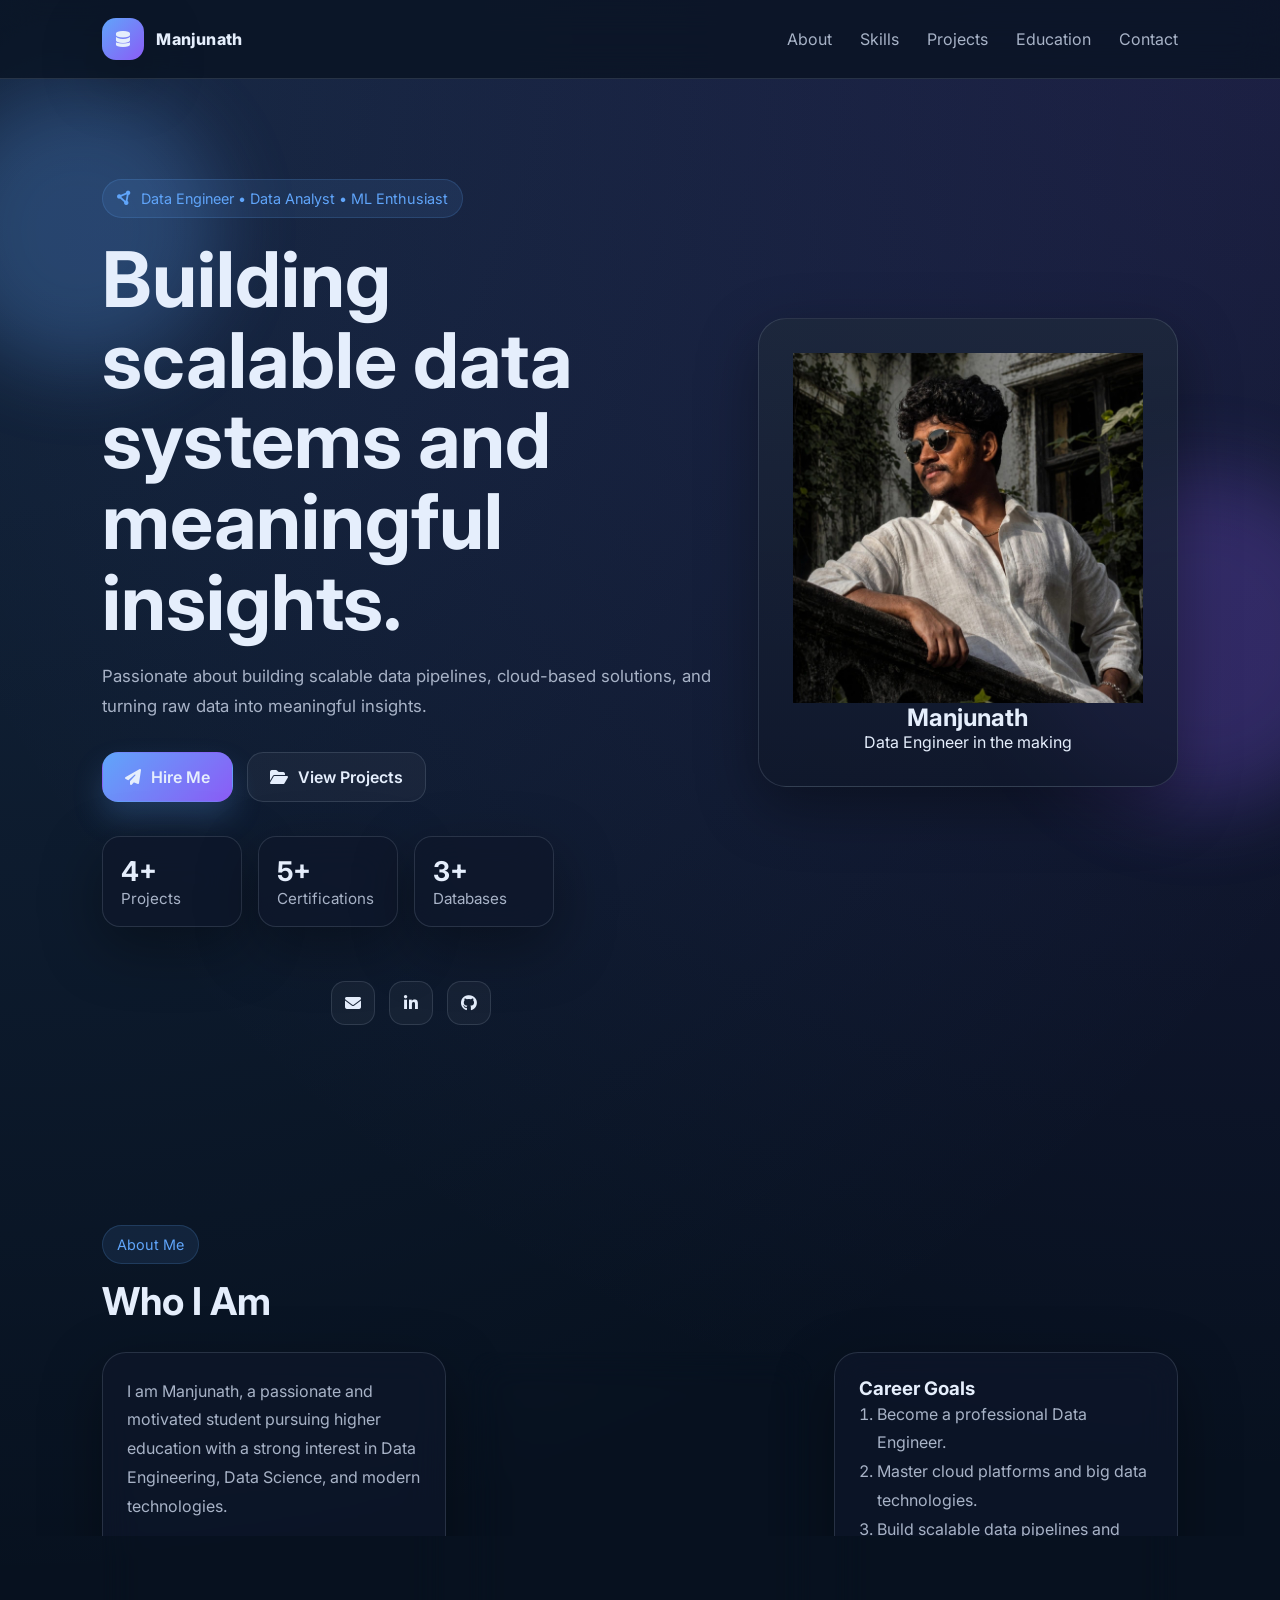
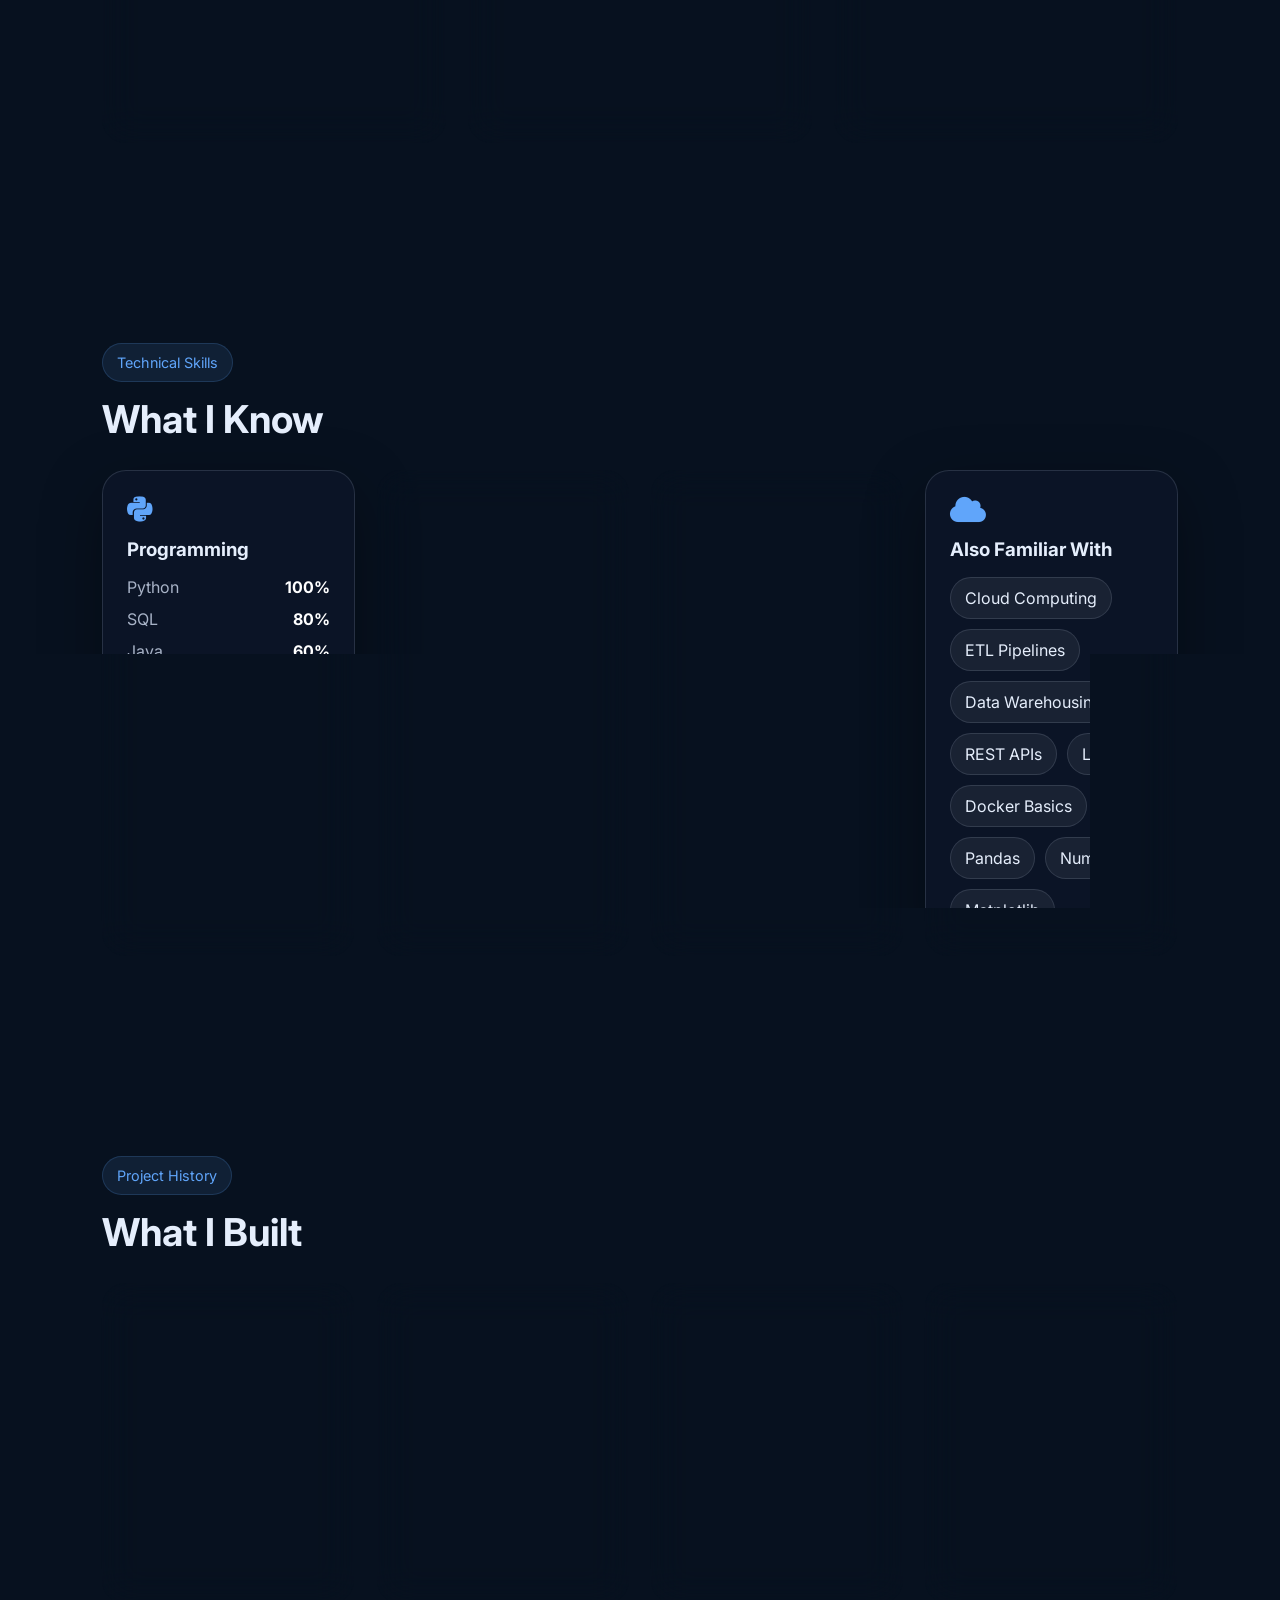
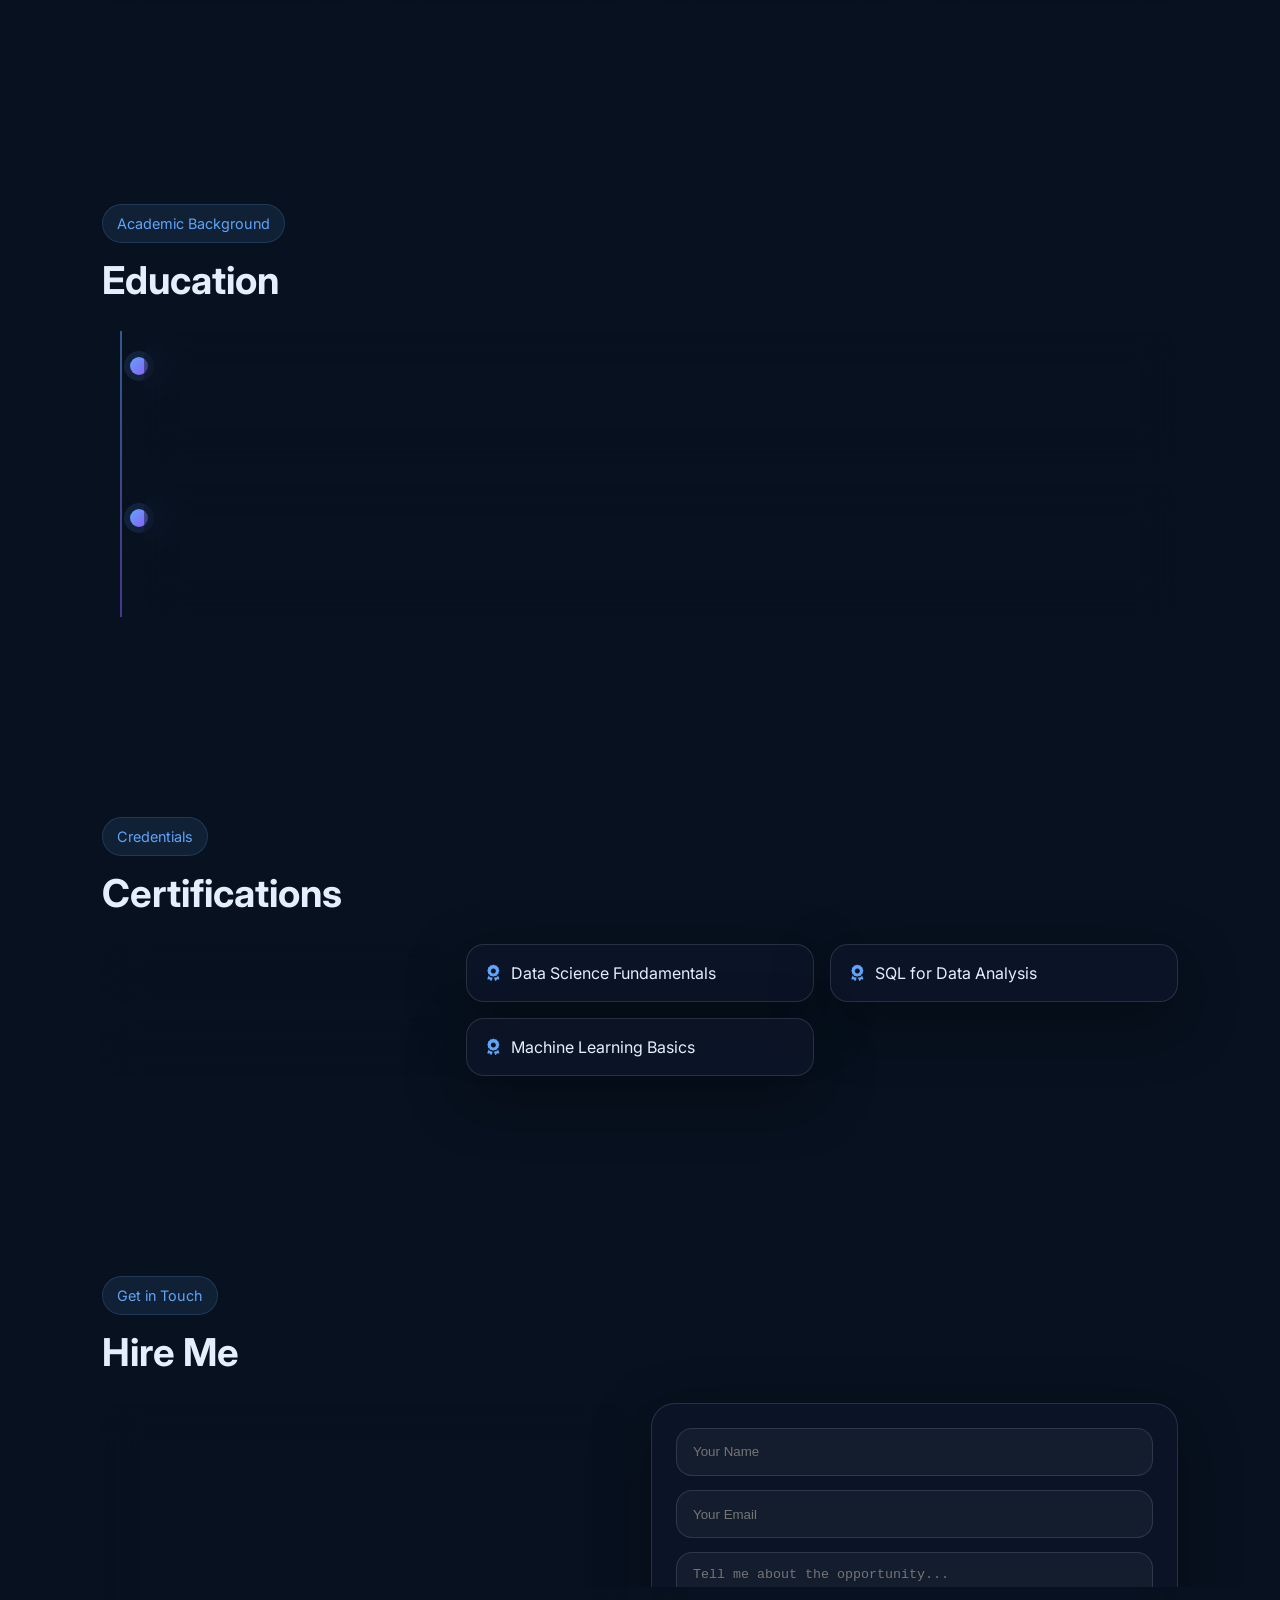
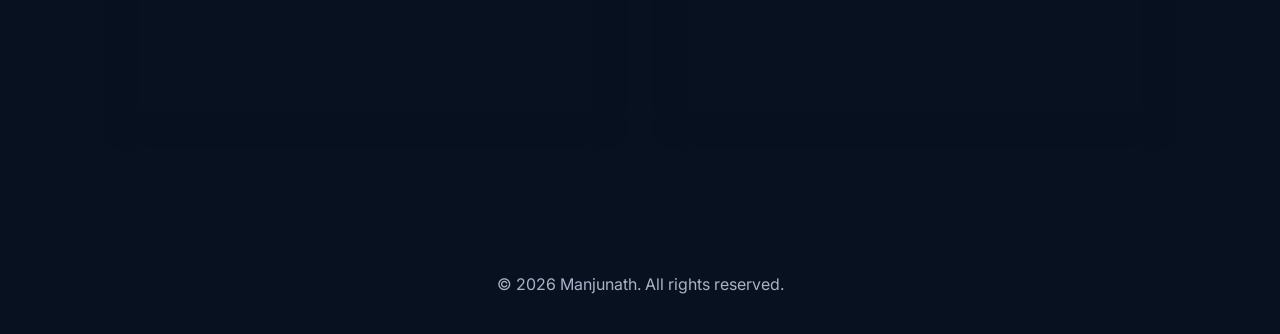
==== index.html @ 02b09f00 "Rename portfolio.html to index.html" ====
<!DOCTYPE html>
<html lang="en">
<head>
    <meta charset="UTF-8">
    <meta name="viewport" content="width=device-width, initial-scale=1.0">
    <title>Manjunath | Data Engineer Portfolio</title>

    <!-- Google Fonts -->
    <link rel="preconnect" href="https://fonts.googleapis.com">
    <link rel="preconnect" href="https://fonts.gstatic.com" crossorigin>
    <link href="https://fonts.googleapis.com/css2?family=Inter:wght@400;500;600;700;800&display=swap" rel="stylesheet">

    <!-- Font Awesome -->
    <link rel="stylesheet" href="https://cdnjs.cloudflare.com/ajax/libs/font-awesome/6.5.1/css/all.min.css">

    <!-- Custom CSS -->
    <link rel="stylesheet" href="index.css">

    <!-- Custom JavaScript -->
    <script src="index.js" defer></script>
     <style>.profile-ring {
  width: 120px;   /* adjust size */
  height: 120px;
  border-radius: 50%;
  overflow: hidden;
}

.profile-avatar img {
  width: 100%;
  height: 100%;
  object-fit: cover; /* ensures the image fills the circle */
  display: block;
}
</style>
    
</head>
<body>
  <div class="bg-orb orb-1"></div>
  <div class="bg-orb orb-2"></div>

  <header class="header">
    <a href="#home" class="brand">
      <span class="brand-mark"><i class="fa-solid fa-database"></i></span>
      <span>Manjunath</span>
    </a>

    <nav class="nav" id="nav">
      <a href="#about">About</a>
      <a href="#skills">Skills</a>
      <a href="#projects">Projects</a>
      <a href="#education">Education</a>
      <a href="#contact">Contact</a>
    </nav>

    <button class="menu-btn" id="menuBtn" aria-label="Open menu">
      <i class="fa-solid fa-bars"></i>
    </button>
  </header>

  <main>
    <section class="hero section" id="home">
      <div class="hero-content reveal">
        <p class="eyebrow">
          <i class="fa-solid fa-circle-nodes"></i>
          Data Engineer • Data Analyst • ML Enthusiast
        </p>
        <h1>Building scalable data systems and meaningful insights.</h1>
        <p class="hero-text">
          Passionate about building scalable data pipelines, cloud-based solutions, and turning raw data into meaningful insights.
        </p>

        <div class="hero-actions">
          <a href="#contact" class="btn btn-primary">
            <i class="fa-solid fa-paper-plane"></i>
            Hire Me
          </a>
          <a href="#projects" class="btn btn-secondary">
            <i class="fa-solid fa-folder-open"></i>
            View Projects
          </a>
        </div>

        <div class="hero-stats">
          <div class="stat">
            <strong>4+</strong>
            <span>Projects</span>
          </div>
          <div class="stat">
            <strong>5+</strong>
            <span>Certifications</span>
          </div>
          <div class="stat">
            <strong>3+</strong>
            <span>Databases</span>
          </div>
        </div>
      </div>

      <div class="hero-card reveal">
  <div >
    <div class="profile-avatar">
      <img src="Agastya.jpeg" alt="Agastya">
    </div>
  </div>
  <h2>Manjunath</h2>  
  <p>Data Engineer in the making</p>
</div>


        <div class="contact-mini">
          <a href="mailto:your.email@example.com"><i class="fa-solid fa-envelope"></i></a>
          <a href="https://linkedin.com/in/manjunath" target="_blank"><i class="fa-brands fa-linkedin-in"></i></a>
          <a href="https://github.com/manjunath" target="_blank"><i class="fa-brands fa-github"></i></a>
        </div>
      </div>
    </section>

    <section class="section about" id="about">
      <div class="section-head reveal">
        <span class="section-tag">About Me</span>
        <h2>Who I Am</h2>
      </div>

      <div class="about-grid">
        <div class="glass-card reveal">
          <p>
            I am Manjunath, a passionate and motivated student pursuing higher education with a strong interest in Data Engineering, Data Science, and modern technologies.
          </p>
          <p>
            I enjoy working with data, solving real-world problems, and building efficient systems that help organizations make data-driven decisions.
          </p>
        </div>

        <div class="glass-card reveal">
          <h3>Interests</h3>
          <div class="chip-list">
            <span>Data Engineering</span>
            <span>Data Analytics</span>
            <span>Artificial Intelligence</span>
            <span>Cloud Computing</span>
            <span>Web Development</span>
            <span>Open Source</span>
          </div>
        </div>

        <div class="glass-card reveal">
          <h3>Career Goals</h3>
          <ol class="goal-list">
            <li>Become a professional Data Engineer.</li>
            <li>Master cloud platforms and big data technologies.</li>
            <li>Build scalable data pipelines and ETL workflows.</li>
            <li>Contribute to data-driven business solutions.</li>
            <li>Develop expertise in AI, ML, and analytics.</li>
          </ol>
        </div>
      </div>
    </section>

    <section class="section" id="skills">
      <div class="section-head reveal">
        <span class="section-tag">Technical Skills</span>
        <h2>What I Know</h2>
      </div>

      <div class="skills-grid">
        <div class="skill-card reveal">
          <i class="fa-brands fa-python skill-icon"></i>
          <h3>Programming</h3>
          <ul class="skill-list">
            <li><span>Python</span><b>100%</b></li>
            <li><span>SQL</span><b>80%</b></li>
            <li><span>Java</span><b>60%</b></li>
            <li><span>JavaScript</span><b>60%</b></li>
          </ul>
        </div>

        <div class="skill-card reveal">
          <i class="fa-solid fa-chart-column skill-icon"></i>
          <h3>Tools</h3>
          <ul class="skill-list">
            <li><span>Power BI</span><b>80%</b></li>
            <li><span>Git & GitHub</span><b>80%</b></li>
            <li><span>Jupyter Notebook</span><b>100%</b></li>
            <li><span>VS Code</span><b>80%</b></li>
          </ul>
        </div>

        <div class="skill-card reveal">
          <i class="fa-solid fa-database skill-icon"></i>
          <h3>Databases</h3>
          <ul class="skill-list">
            <li><span>MySQL</span><b>80%</b></li>
            <li><span>PostgreSQL</span><b>60%</b></li>
            <li><span>MongoDB</span><b>60%</b></li>
          </ul>
        </div>

        <div class="skill-card reveal">
          <i class="fa-solid fa-cloud skill-icon"></i>
          <h3>Also Familiar With</h3>
          <ul class="skill-tags">
            <li>Cloud Computing</li>
            <li>ETL Pipelines</li>
            <li>Data Warehousing</li>
            <li>REST APIs</li>
            <li>Linux</li>
            <li>Docker Basics</li>
            <li>Pandas</li>
            <li>NumPy</li>
            <li>Matplotlib</li>
          </ul>
        </div>
      </div>
    </section>

    <section class="section" id="projects">
      <div class="section-head reveal">
        <span class="section-tag">Project History</span>
        <h2>What I Built</h2>
      </div>

      <div class="project-grid">
        <article class="project-card reveal">
          <div class="project-badge"><i class="fa-solid fa-bolt"></i> 2024</div>
          <h3>Real-Time Analytics Pipeline</h3>
          <p>Data Engineering, ETL, and streaming pipeline focused on real-time insights.</p>
          <div class="project-footer">
            <span><i class="fa-solid fa-layer-group"></i> Streaming</span>
            <a href="#"><i class="fa-solid fa-arrow-up-right-from-square"></i> GitHub</a>
          </div>
        </article>

        <article class="project-card reveal">
          <div class="project-badge"><i class="fa-solid fa-chart-line"></i> 2024</div>
          <h3>Sales Analytics Dashboard</h3>
          <p>Power BI dashboard built to analyze sales trends and visualize KPIs.</p>
          <div class="project-footer">
            <span><i class="fa-solid fa-chart-pie"></i> Visualization</span>
            <a href="#"><i class="fa-solid fa-arrow-up-right-from-square"></i> GitHub</a>
          </div>
        </article>

        <article class="project-card reveal">
          <div class="project-badge"><i class="fa-solid fa-school"></i> 2023</div>
          <h3>Student Performance Analysis</h3>
          <p>Python-based data analysis project with charts and insights on student outcomes.</p>
          <div class="project-footer">
            <span><i class="fa-solid fa-chart-simple"></i> Analysis</span>
            <a href="#"><i class="fa-solid fa-arrow-up-right-from-square"></i> GitHub</a>
          </div>
        </article>

        <article class="project-card reveal">
          <div class="project-badge"><i class="fa-solid fa-globe"></i> 2023</div>
          <h3>Portfolio Website</h3>
          <p>Modern personal website built with HTML, CSS, and JavaScript.</p>
          <div class="project-footer">
            <span><i class="fa-solid fa-code"></i> Frontend</span>
            <a href="#"><i class="fa-solid fa-arrow-up-right-from-square"></i> Live Demo</a>
          </div>
        </article>
      </div>
    </section>

    <section class="section" id="education">
      <div class="section-head reveal">
        <span class="section-tag">Academic Background</span>
        <h2>Education</h2>
      </div>

      <div class="timeline">
        <div class="timeline-item reveal">
          <div class="timeline-dot"></div>
          <div class="timeline-card glass-card">
            <h3>Master's Degree</h3>
            <p>Amity University</p>
            <span>2024 - Present</span>
          </div>
        </div>
        <div class="timeline-item reveal">
          <div class="timeline-dot"></div>
          <div class="timeline-card glass-card">
            <h3>Bachelor's Degree</h3>
            <p>SDM College, Ujire</p>
            <span>2020 - 2024</span>
          </div>
        </div>
      </div>
    </section>

    <section class="section" id="certifications">
      <div class="section-head reveal">
        <span class="section-tag">Credentials</span>
        <h2>Certifications</h2>
      </div>

      <div class="cert-grid">
        <div class="cert-card reveal"><i class="fa-solid fa-award"></i><span>Python Programming</span></div>
        <div class="cert-card reveal"><i class="fa-solid fa-award"></i><span>Data Science Fundamentals</span></div>
        <div class="cert-card reveal"><i class="fa-solid fa-award"></i><span>SQL for Data Analysis</span></div>
        <div class="cert-card reveal"><i class="fa-solid fa-award"></i><span>Power BI Essentials</span></div>
        <div class="cert-card reveal"><i class="fa-solid fa-award"></i><span>Machine Learning Basics</span></div>
      </div>
    </section>

    <section class="section" id="contact">
      <div class="section-head reveal">
        <span class="section-tag">Get in Touch</span>
        <h2>Hire Me</h2>
      </div>

      <div class="contact-grid">
        <div class="glass-card reveal contact-card">
          <p>I am currently open to internships and entry-level Data Engineering roles.</p>
          <div class="contact-list">
            <a href="mailto:your.email@example.com"><i class="fa-solid fa-envelope"></i> hmanju8153@gmail.com</a>
            <a href="tel:7975537954"><i class="fa-solid fa-phone"></i> 7975537354</a>
            <a href="https://linkedin.com/in/manjunath" target="_blank"><i class="fa-brands fa-linkedin-in"></i> linkedin.com/in/manjunath</a>
            <a href="https://github.com/manjunath" target="_blank"><i class="fa-brands fa-github"></i> github.com/manjunath</a>
          </div>
        </div>

        <form class="glass-card reveal form">
          <input type="text" placeholder="Your Name" />
          <input type="email" placeholder="Your Email" />
          <textarea rows="5" placeholder="Tell me about the opportunity..."></textarea>
          <button type="submit" class="btn btn-primary full">
            <i class="fa-solid fa-paper-plane"></i>
            Send Message
          </button>
        </form>
      </div>
    </section>
  </main>

  <footer class="footer">
    <p>© 2026 Manjunath. All rights reserved.</p>
  </footer>

  <script src="script.js"></script>
</body>
</html>
---- index.css ----
:root {
  --bg: #07111f;
  --panel: rgba(15, 23, 42, 0.72);
  --panel-2: rgba(30, 41, 59, 0.72);
  --text: #e5eefc;
  --muted: #a8b3c7;
  --line: rgba(148, 163, 184, 0.2);
  --primary: #60a5fa;
  --primary-2: #8b5cf6;
  --shadow: 0 20px 60px rgba(0, 0, 0, 0.35);
}

* {
  box-sizing: border-box;
  margin: 0;
  padding: 0;
}

html {
  scroll-behavior: smooth;
}

body {
  font-family: "Inter", sans-serif;
  background:
    radial-gradient(circle at top left, rgba(96, 165, 250, 0.15), transparent 30%),
    radial-gradient(circle at top right, rgba(139, 92, 246, 0.15), transparent 28%),
    var(--bg);
  color: var(--text);
  overflow-x: hidden;
}

a {
  color: inherit;
  text-decoration: none;
}

.section {
  padding: 100px 8vw;
  position: relative;
}

.header {
  position: sticky;
  top: 0;
  z-index: 1000;
  display: flex;
  align-items: center;
  justify-content: space-between;
  padding: 18px 8vw;
  backdrop-filter: blur(18px);
  background: rgba(7, 17, 31, 0.72);
  border-bottom: 1px solid var(--line);
}

.brand {
  display: flex;
  align-items: center;
  gap: 12px;
  font-weight: 800;
  letter-spacing: 0.2px;
}

.brand-mark {
  width: 42px;
  height: 42px;
  border-radius: 14px;
  display: grid;
  place-items: center;
  background: linear-gradient(135deg, var(--primary), var(--primary-2));
  box-shadow: var(--shadow);
}

.nav {
  display: flex;
  gap: 28px;
  color: var(--muted);
}

.nav a {
  position: relative;
  transition: color 0.25s ease;
}

.nav a:hover {
  color: white;
}

.nav a::after {
  content: "";
  position: absolute;
  left: 0;
  bottom: -6px;
  width: 0;
  height: 2px;
  border-radius: 999px;
  background: linear-gradient(90deg, var(--primary), var(--primary-2));
  transition: width 0.25s ease;
}

.nav a:hover::after {
  width: 100%;
}

.menu-btn {
  display: none;
  border: 1px solid var(--line);
  background: rgba(255, 255, 255, 0.04);
  color: white;
  width: 44px;
  height: 44px;
  border-radius: 14px;
}

.hero {
  min-height: 100vh;
  display: grid;
  grid-template-columns: 1.3fr 0.9fr;
  gap: 32px;
  align-items: center;
}

.eyebrow, .section-tag {
  display: inline-flex;
  gap: 10px;
  align-items: center;
  color: var(--primary);
  background: rgba(96, 165, 250, 0.1);
  border: 1px solid rgba(96, 165, 250, 0.18);
  padding: 10px 14px;
  border-radius: 999px;
  font-size: 0.9rem;
}

.hero h1 {
  margin-top: 22px;
  font-size: clamp(2.6rem, 6vw, 5.4rem);
  line-height: 1.05;
  max-width: 11ch;
}

.hero-text {
  margin-top: 18px;
  max-width: 62ch;
  color: var(--muted);
  font-size: 1.05rem;
  line-height: 1.8;
}

.hero-actions {
  display: flex;
  gap: 14px;
  flex-wrap: wrap;
  margin-top: 30px;
}

.btn {
  display: inline-flex;
  align-items: center;
  gap: 10px;
  padding: 14px 22px;
  border-radius: 16px;
  font-weight: 600;
  border: 1px solid transparent;
  transition: transform 0.25s ease, box-shadow 0.25s ease, background 0.25s ease;
}

.btn:hover {
  transform: translateY(-3px);
}

.btn-primary {
  background: linear-gradient(135deg, var(--primary), var(--primary-2));
  box-shadow: 0 16px 30px rgba(96, 165, 250, 0.22);
}

.btn-secondary {
  background: rgba(255, 255, 255, 0.04);
  border-color: var(--line);
  color: var(--text);
}

.hero-stats {
  display: flex;
  gap: 16px;
  flex-wrap: wrap;
  margin-top: 34px;
}

.stat, .glass-card, .skill-card, .project-card, .timeline-card, .cert-card {
  background: var(--panel);
  border: 1px solid var(--line);
  box-shadow: var(--shadow);
  backdrop-filter: blur(18px);
}

.stat {
  min-width: 140px;
  padding: 18px;
  border-radius: 18px;
}

.stat strong {
  display: block;
  font-size: 1.7rem;
}

.stat span {
  color: var(--muted);
  font-size: 0.95rem;
}

.hero-card {
  justify-self: end;
  width: min(100%, 420px);
  padding: 34px;
  border-radius: 28px;
  text-align: center;
  background: linear-gradient(180deg, rgba(30, 41, 59, 0.76), rgba(15, 23, 42, 0.78));
  border: 1px solid var(--line);
  box-shadow: var(--shadow);
}

.profile-ring {
  width: 160px;
  height: 160px;
  margin: 0 auto 18px;
  border-radius: 50%;
  padding: 5px;
  background: conic-gradient(from 180deg, var(--primary), var(--primary-2), var(--primary));
  animation: spin 8s linear infinite;
}

.profile-avatar {
  width: 100%;
  height: 100%;
  border-radius: 50%;
  display: grid;
  place-items: center;
  background: #09111f;
  font-size: 4rem;
}

.contact-mini {
  display: flex;
  justify-content: center;
  gap: 14px;
  margin-top: 22px;
}

.contact-mini a {
  width: 44px;
  height: 44px;
  display: grid;
  place-items: center;
  border-radius: 14px;
  border: 1px solid var(--line);
  background: rgba(255, 255, 255, 0.04);
  transition: transform 0.25s ease, background 0.25s ease;
}

.contact-mini a:hover {
  transform: translateY(-3px);
  background: rgba(96, 165, 250, 0.15);
}

.section-head {
  margin-bottom: 28px;
}

.section-head h2 {
  margin-top: 14px;
  font-size: clamp(1.8rem, 3vw, 3rem);
}

.about-grid, .skills-grid, .project-grid, .contact-grid {
  display: grid;
  gap: 22px;
}

.about-grid {
  grid-template-columns: repeat(3, 1fr);
}

.glass-card, .skill-card, .project-card, .timeline-card {
  padding: 24px;
  border-radius: 24px;
}

.glass-card p, .project-card p, .contact-card p {
  color: var(--muted);
  line-height: 1.8;
  margin-bottom: 12px;
}

.chip-list, .skill-tags {
  display: flex;
  flex-wrap: wrap;
  gap: 10px;
  margin-top: 16px;
}

.chip-list span, .skill-tags li {
  list-style: none;
  padding: 10px 14px;
  border-radius: 999px;
  background: rgba(255, 255, 255, 0.06);
  color: var(--text);
  border: 1px solid var(--line);
}

.goal-list {
  padding-left: 18px;
  color: var(--muted);
  line-height: 1.8;
}

.skills-grid {
  grid-template-columns: repeat(4, 1fr);
}

.skill-card {
  transition: transform 0.25s ease;
}

.skill-card:hover, .project-card:hover, .timeline-card:hover {
  transform: translateY(-6px);
}

.skill-icon {
  font-size: 1.8rem;
  color: var(--primary);
}

.skill-card h3 {
  margin: 14px 0 16px;
}

.skill-list {
  list-style: none;
  display: grid;
  gap: 12px;
}

.skill-list li {
  display: flex;
  justify-content: space-between;
  gap: 12px;
  color: var(--muted);
}

.skill-list b {
  color: white;
}

.project-grid {
  grid-template-columns: repeat(4, 1fr);
}

.project-card {
  display: flex;
  flex-direction: column;
  gap: 14px;
  transition: transform 0.25s ease, border-color 0.25s ease;
}

.project-card:hover {
  border-color: rgba(96, 165, 250, 0.35);
}

.project-badge {
  width: fit-content;
  display: inline-flex;
  gap: 8px;
  align-items: center;
  padding: 8px 12px;
  border-radius: 999px;
  background: rgba(96, 165, 250, 0.1);
  color: var(--primary);
  font-size: 0.88rem;
}

.project-footer {
  display: flex;
  justify-content: space-between;
  align-items: center;
  margin-top: auto;
  color: var(--muted);
  gap: 12px;
  flex-wrap: wrap;
}

.project-footer a {
  color: white;
  display: inline-flex;
  gap: 8px;
  align-items: center;
}

.timeline {
  display: grid;
  gap: 18px;
  position: relative;
  padding-left: 18px;
}

.timeline::before {
  content: "";
  position: absolute;
  left: 18px;
  top: 0;
  bottom: 0;
  width: 2px;
  background: linear-gradient(var(--primary), var(--primary-2));
  opacity: 0.5;
}

.timeline-item {
  position: relative;
  padding-left: 24px;
}

.timeline-dot {
  position: absolute;
  left: 10px;
  top: 26px;
  width: 18px;
  height: 18px;
  border-radius: 50%;
  background: linear-gradient(135deg, var(--primary), var(--primary-2));
  box-shadow: 0 0 0 6px rgba(96, 165, 250, 0.12);
}

.timeline-card span {
  color: var(--primary);
}

.cert-grid {
  display: grid;
  grid-template-columns: repeat(3, 1fr);
  gap: 16px;
}

.cert-card {
  display: flex;
  align-items: center;
  gap: 12px;
  padding: 18px 20px;
  border-radius: 18px;
}

.cert-card i {
  color: var(--primary);
}

.contact-grid {
  grid-template-columns: 1fr 1fr;
}

.contact-list {
  display: grid;
  gap: 12px;
  margin-top: 18px;
}

.contact-list a {
  display: flex;
  align-items: center;
  gap: 10px;
  color: var(--text);
  padding: 12px 14px;
  border-radius: 14px;
  background: rgba(255, 255, 255, 0.04);
  border: 1px solid var(--line);
}

.form {
  display: grid;
  gap: 14px;
}

.form input, .form textarea {
  width: 100%;
  padding: 14px 16px;
  border-radius: 16px;
  border: 1px solid var(--line);
  background: rgba(255, 255, 255, 0.04);
  color: white;
  outline: none;
}

.form textarea {
  resize: vertical;
}

.full {
  width: 100%;
  justify-content: center;
}

.footer {
  text-align: center;
  padding: 26px 8vw 40px;
  color: var(--muted);
}

.bg-orb {
  position: fixed;
  border-radius: 50%;
  filter: blur(40px);
  opacity: 0.25;
  z-index: -1;
  animation: float 10s ease-in-out infinite;
}

.orb-1 {
  width: 280px;
  height: 280px;
  background: var(--primary);
  top: 10%;
  left: -60px;
}

.orb-2 {
  width: 340px;
  height: 340px;
  background: var(--primary-2);
  bottom: 10%;
  right: -90px;
  animation-delay: -4s;
}

.reveal {
  opacity: 0;
  transform: translateY(24px);
  transition: 0.8s ease;
}

.reveal.visible {
  opacity: 1;
  transform: translateY(0);
}

@keyframes spin {
  to { transform: rotate(360deg); }
}

@keyframes float {
  50% { transform: translateY(-18px); }
}

@media (max-width: 1100px) {
  .hero, .about-grid, .skills-grid, .project-grid, .contact-grid, .cert-grid {
    grid-template-columns: 1fr 1fr;
  }

  .hero {
    min-height: auto;
    padding-top: 50px;
  }
}

@media (max-width: 780px) {
  .nav {
    position: absolute;
    top: 72px;
    left: 8vw;
    right: 8vw;
    display: none;
    flex-direction: column;
    gap: 14px;
    padding: 18px;
    background: rgba(7, 17, 31, 0.96);
    border: 1px solid var(--line);
    border-radius: 20px;
  }

  .nav.open {
    display: flex;
  }

  .menu-btn {
    display: inline-grid;
    place-items: center;
  }

  .hero, .about-grid, .skills-grid, .project-grid, .contact-grid, .cert-grid {
    grid-template-columns: 1fr;
  }

  .hero-card {
    justify-self: stretch;
  }

  .section {
    padding: 80px 6vw;
  }
}
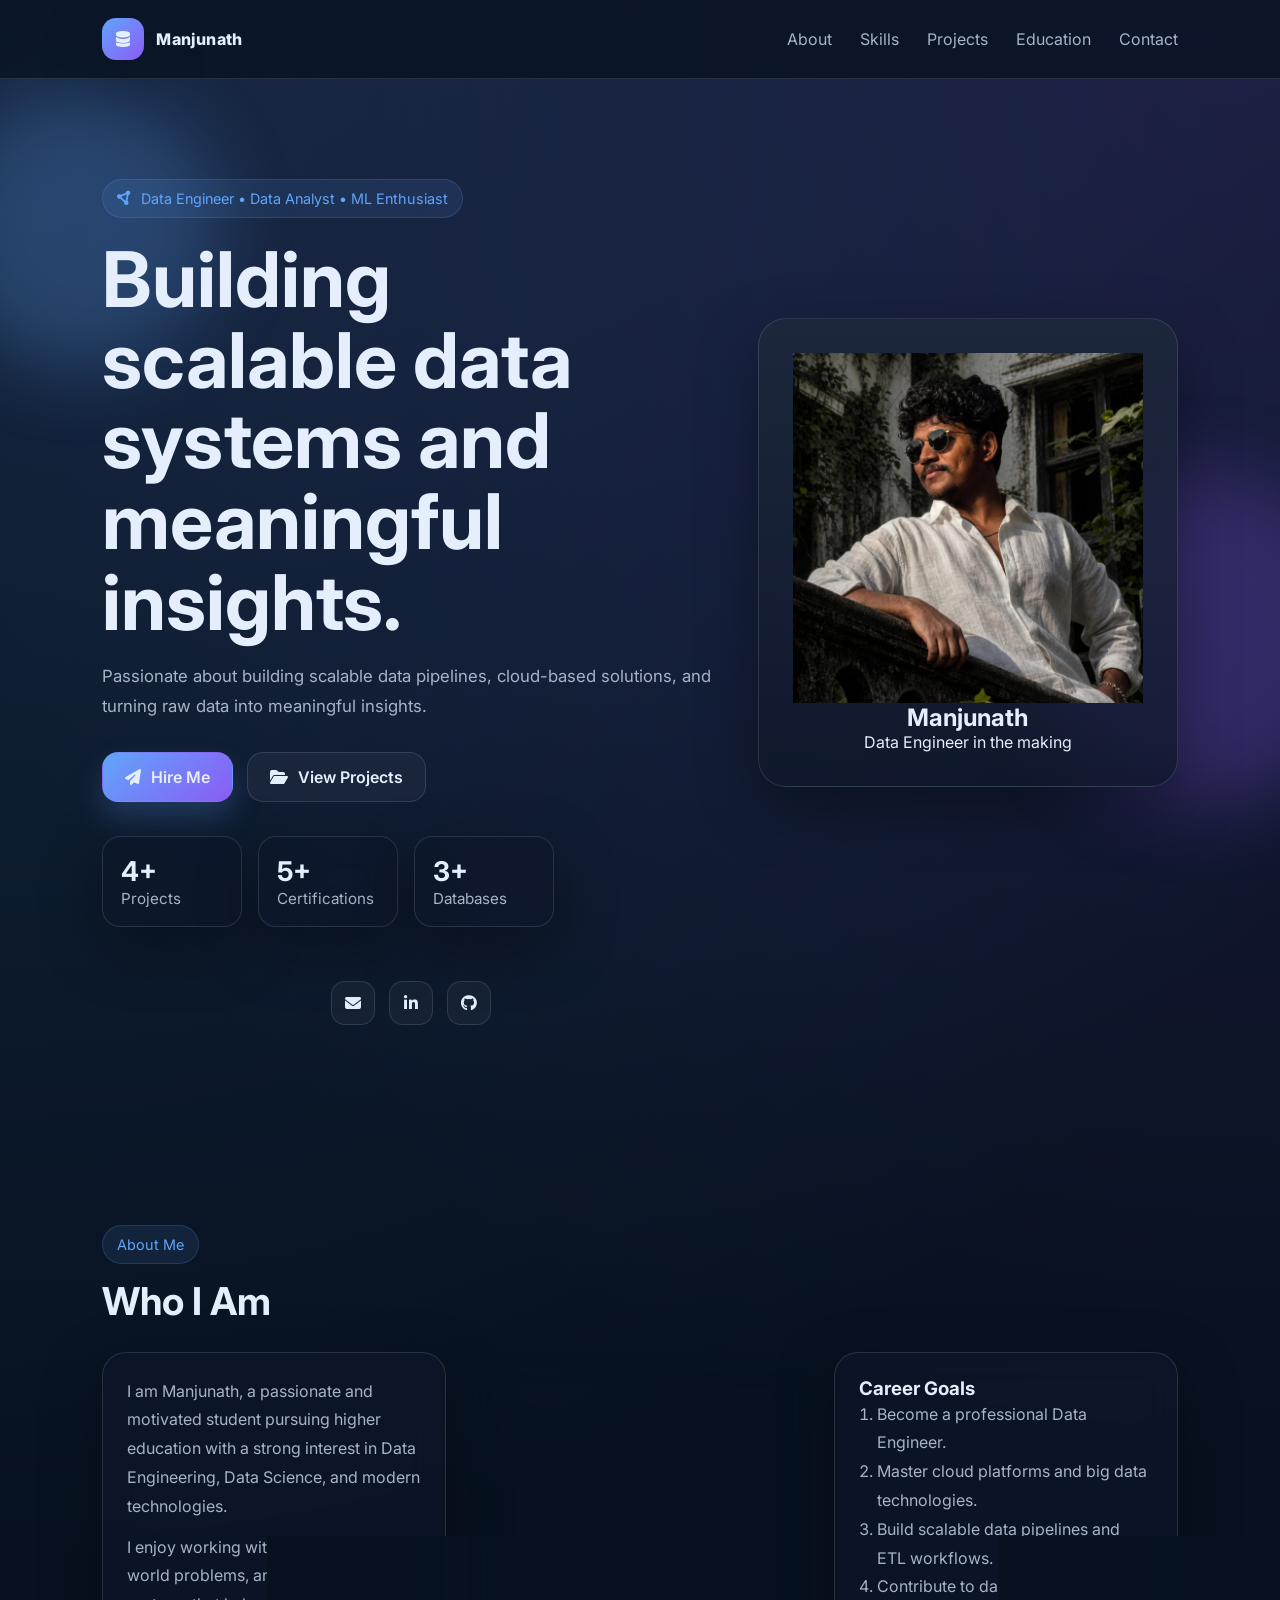
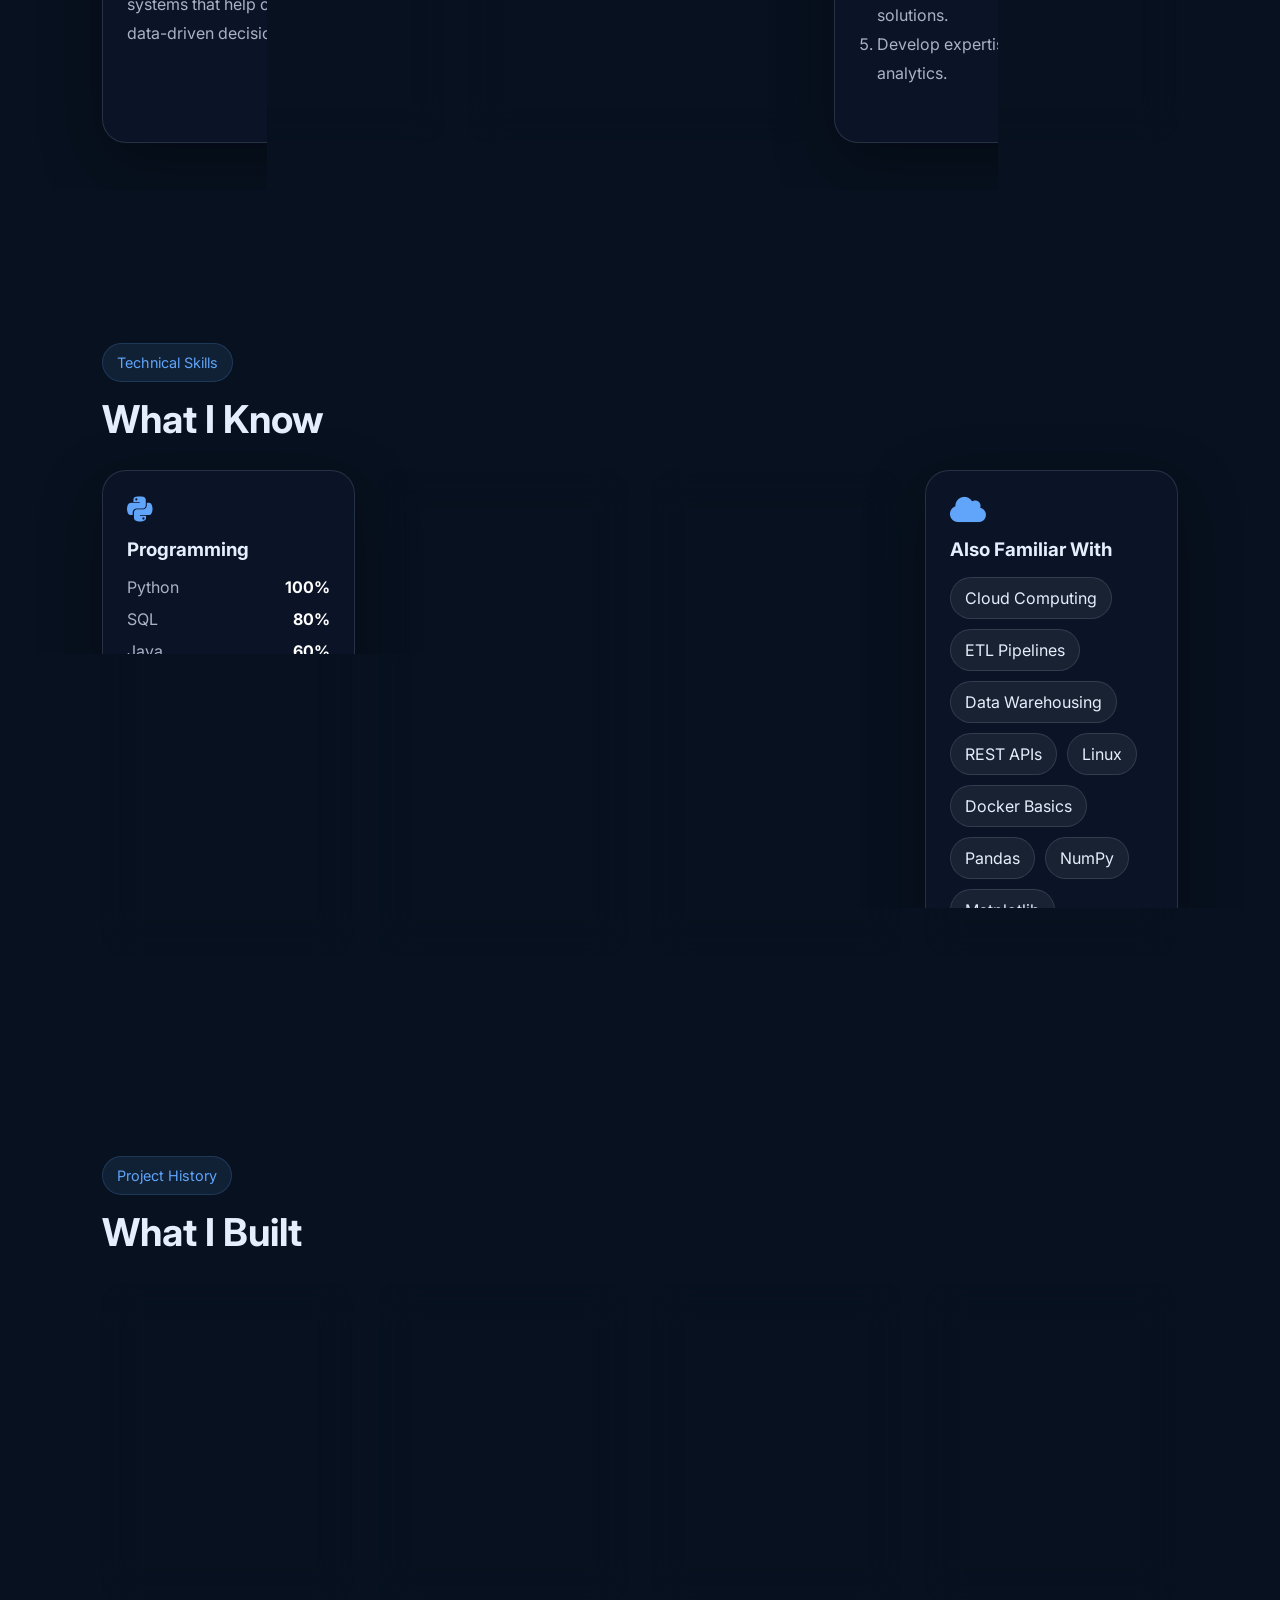
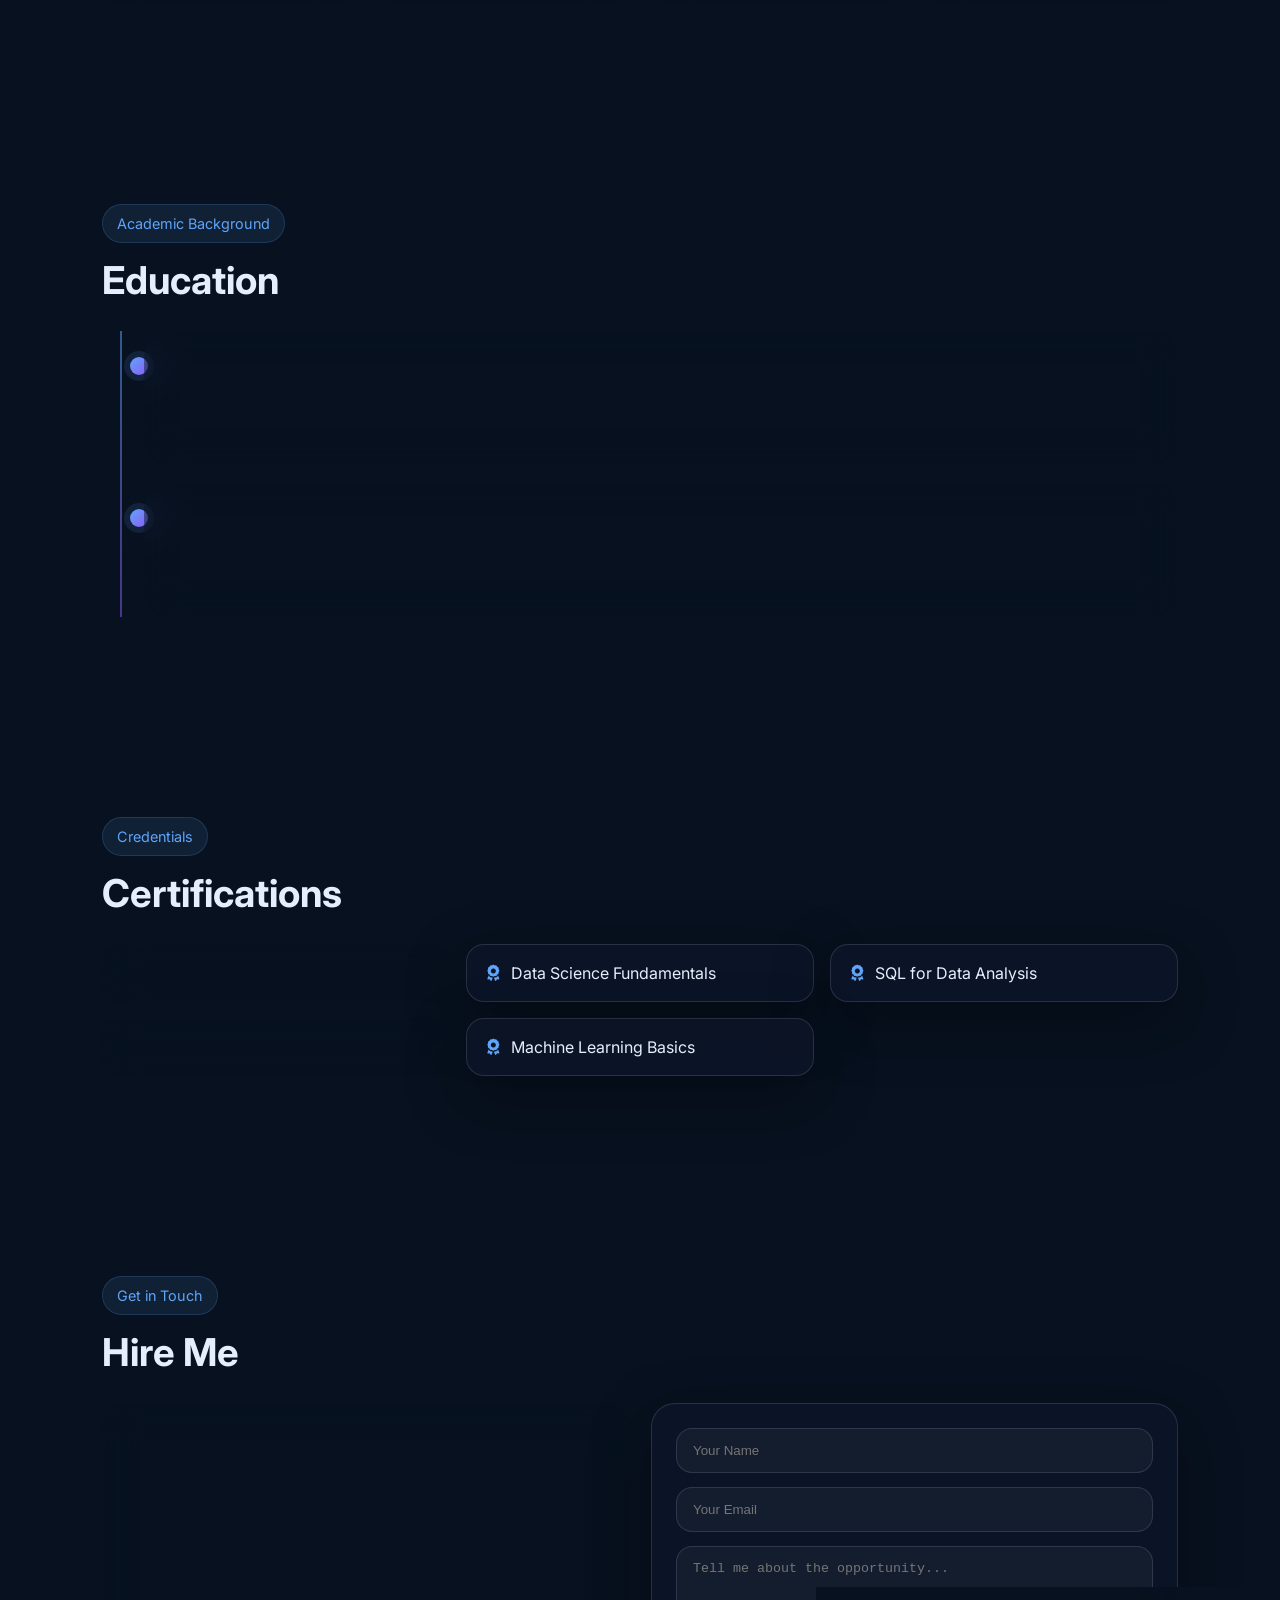
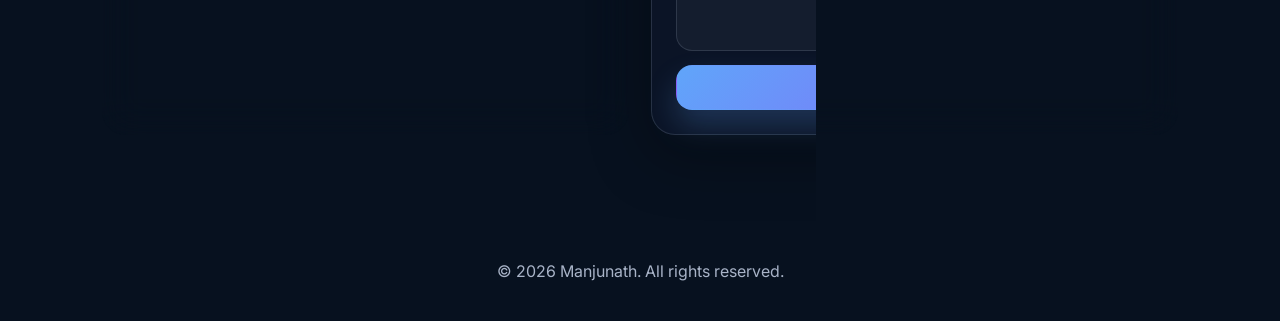
==== commit e2f9077d: "Update index.html" ====
--- a/index.html
+++ b/index.html
@@ -314,7 +314,7 @@
           <p>I am currently open to internships and entry-level Data Engineering roles.</p>
           <div class="contact-list">
             <a href="mailto:your.email@example.com"><i class="fa-solid fa-envelope"></i> hmanju8153@gmail.com</a>
-            <a href="tel:7975537954"><i class="fa-solid fa-phone"></i> 7975537354</a>
+            
             <a href="https://linkedin.com/in/manjunath" target="_blank"><i class="fa-brands fa-linkedin-in"></i> linkedin.com/in/manjunath</a>
             <a href="https://github.com/manjunath" target="_blank"><i class="fa-brands fa-github"></i> github.com/manjunath</a>
           </div>
